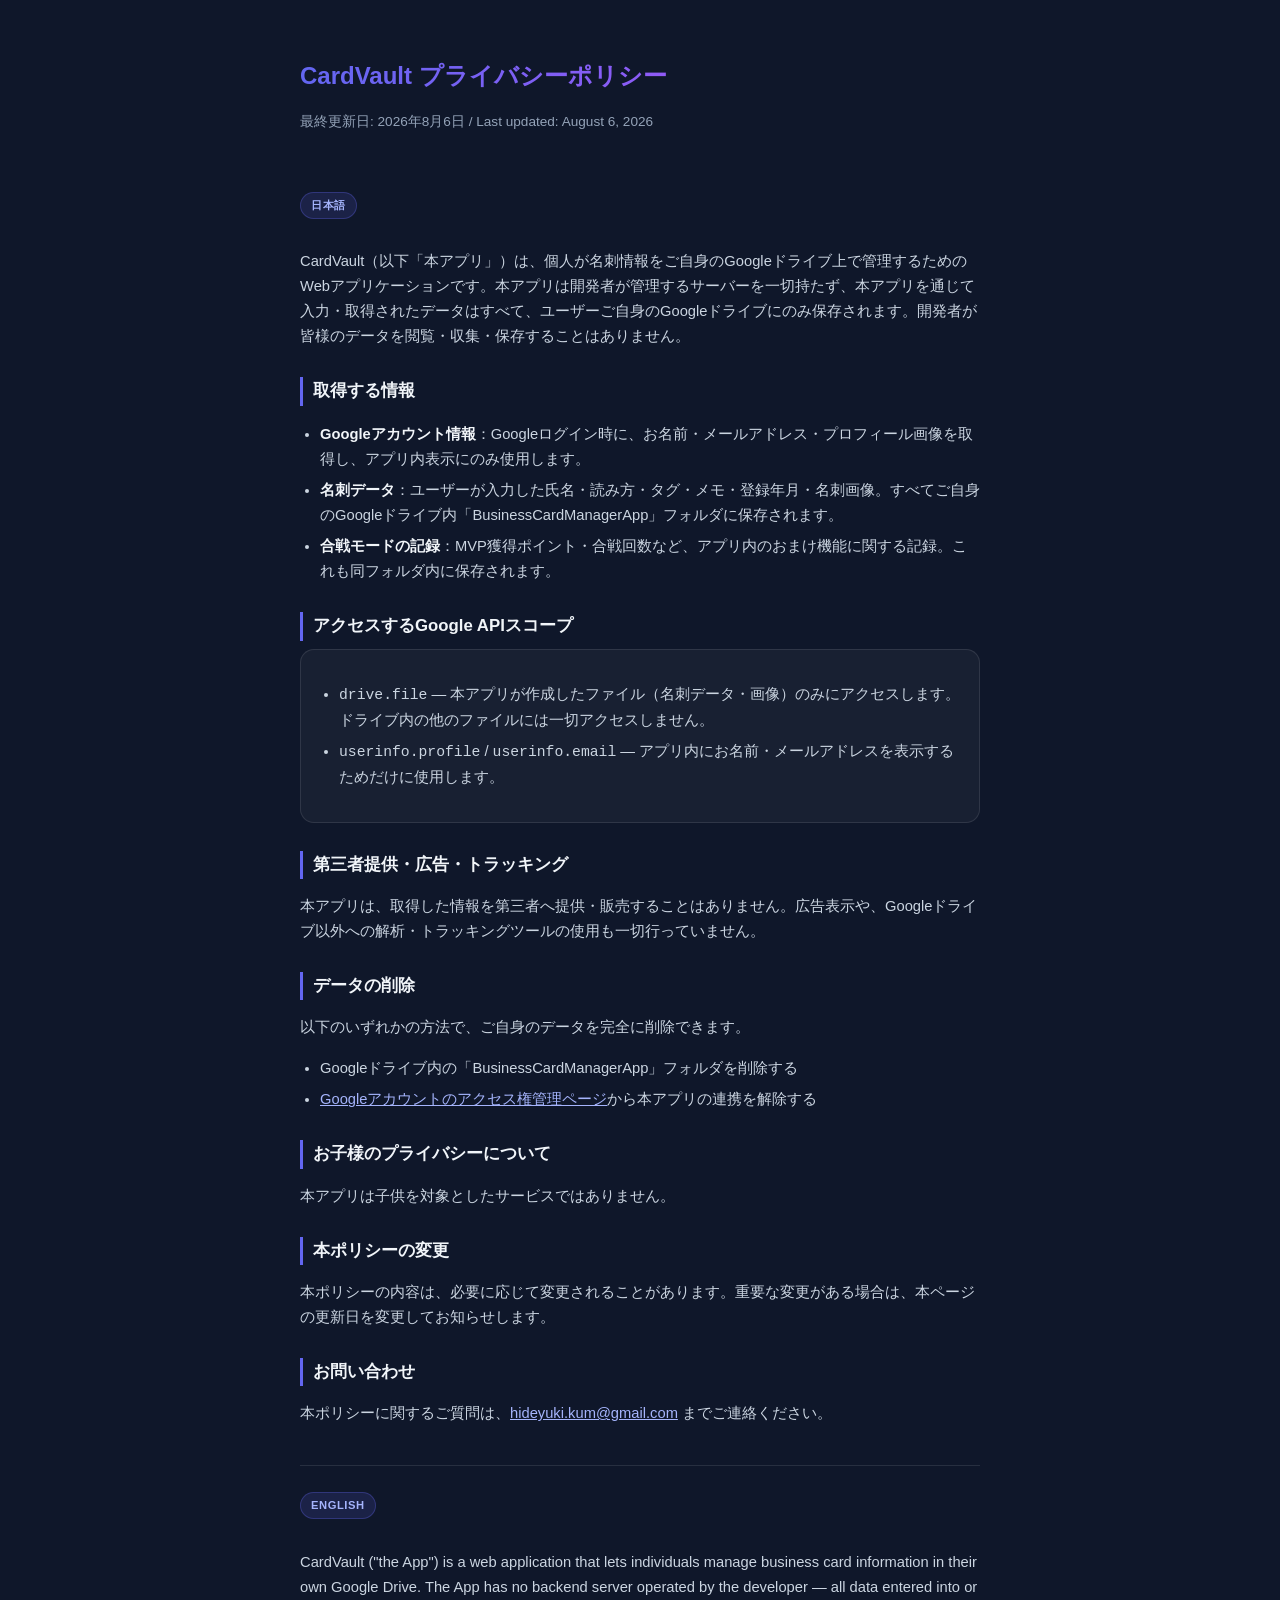
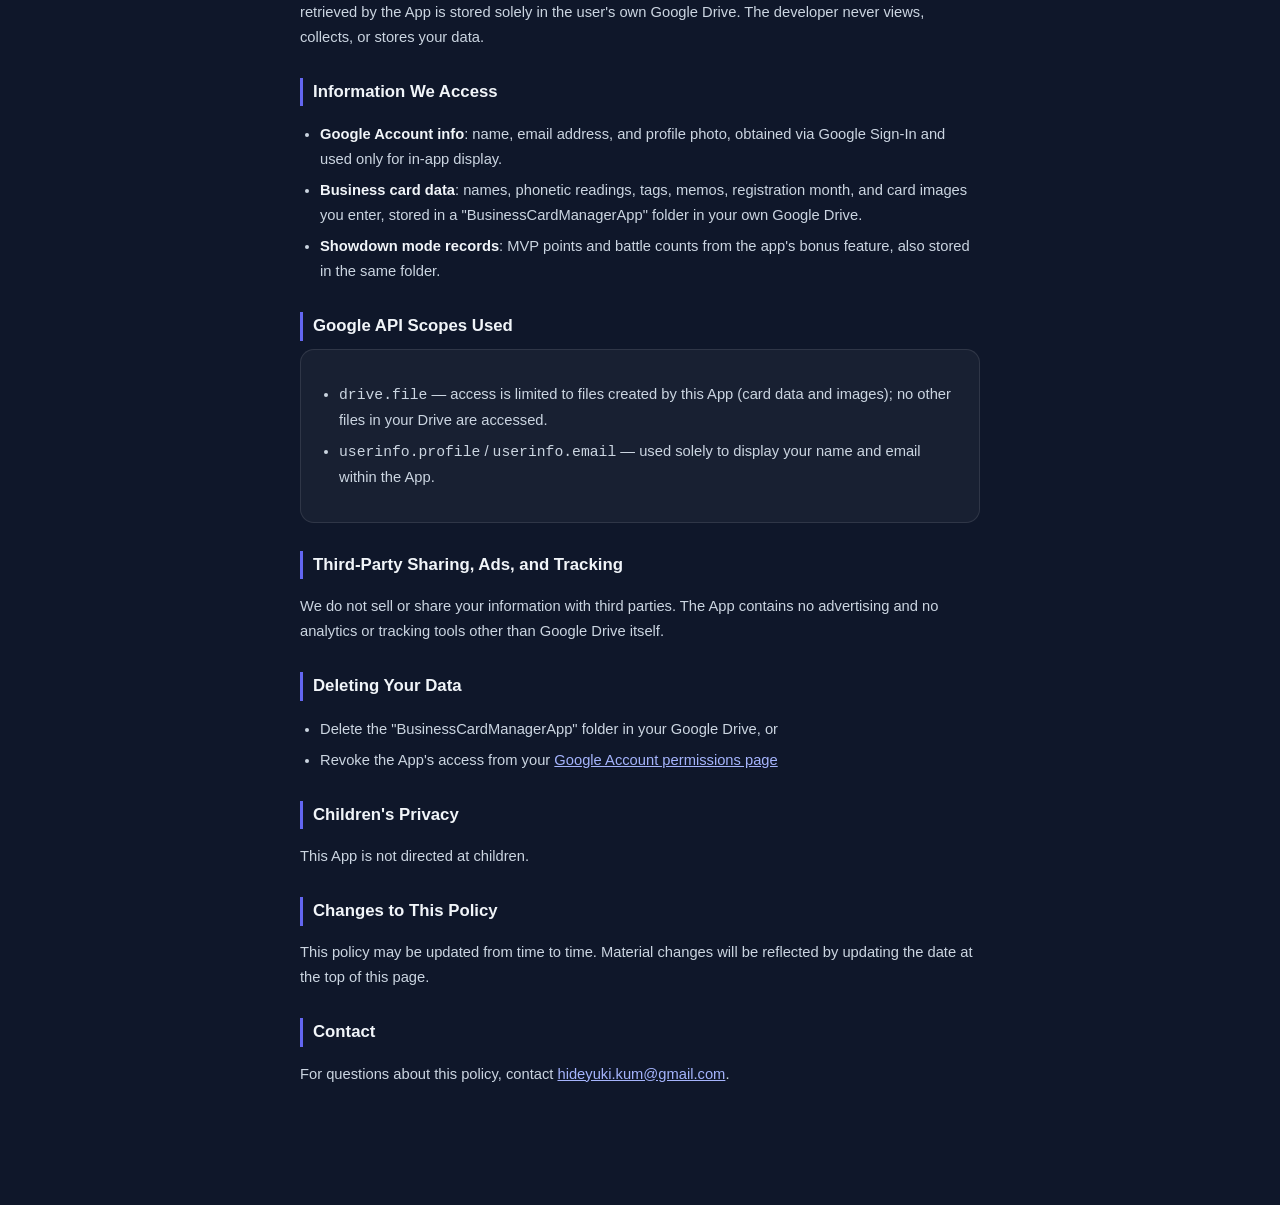
==== privacy.html @ 96f9df59 "Add PNG app icons and a privacy policy page for Android release prep Generate 192px, 512px, and a 51" ====
<!doctype html>
<html lang="ja">
<head>
<meta charset="UTF-8">
<meta name="viewport" content="width=device-width, initial-scale=1.0">
<title>プライバシーポリシー | CardVault</title>
<style>
  :root {
    color-scheme: dark;
  }
  * { box-sizing: border-box; }
  body {
    margin: 0;
    background: #0f172a;
    color: #f1f5f9;
    font-family: -apple-system, BlinkMacSystemFont, "Hiragino Kaku Gothic ProN", "Yu Gothic", "Segoe UI", sans-serif;
    line-height: 1.7;
  }
  .wrap {
    max-width: 720px;
    margin: 0 auto;
    padding: 40px 20px 80px;
  }
  h1 {
    font-size: 1.5rem;
    font-weight: 800;
    background: linear-gradient(90deg, #6366f1, #8b5cf6, #d946ef);
    -webkit-background-clip: text;
    background-clip: text;
    color: transparent;
    margin-bottom: 4px;
  }
  .updated {
    color: #94a3b8;
    font-size: 0.85rem;
    margin-bottom: 32px;
  }
  .lang-block {
    padding: 24px 0;
  }
  .lang-block + .lang-block {
    border-top: 1px solid rgba(255,255,255,0.1);
  }
  .lang-tag {
    display: inline-block;
    font-size: 0.7rem;
    font-weight: 700;
    letter-spacing: 0.05em;
    color: #a5b4fc;
    background: rgba(99,102,241,0.15);
    border: 1px solid rgba(99,102,241,0.3);
    border-radius: 20px;
    padding: 3px 10px;
    margin-bottom: 16px;
  }
  h2 {
    font-size: 1.05rem;
    font-weight: 700;
    margin: 28px 0 8px;
    border-left: 3px solid #6366f1;
    padding-left: 10px;
  }
  p, li { color: #cbd5e1; font-size: 0.92rem; }
  ul { padding-left: 20px; }
  li { margin-bottom: 6px; }
  strong { color: #f1f5f9; }
  a { color: #a5b4fc; }
  .box {
    background: rgba(255,255,255,0.04);
    border: 1px solid rgba(255,255,255,0.1);
    border-radius: 14px;
    padding: 16px 18px;
    margin: 8px 0 16px;
  }
</style>
</head>
<body>
<div class="wrap">
  <h1>CardVault プライバシーポリシー</h1>
  <p class="updated">最終更新日: 2026年8月6日 / Last updated: August 6, 2026</p>

  <div class="lang-block">
    <span class="lang-tag">日本語</span>

    <p>CardVault（以下「本アプリ」）は、個人が名刺情報をご自身のGoogleドライブ上で管理するためのWebアプリケーションです。本アプリは開発者が管理するサーバーを一切持たず、本アプリを通じて入力・取得されたデータはすべて、ユーザーご自身のGoogleドライブにのみ保存されます。開発者が皆様のデータを閲覧・収集・保存することはありません。</p>

    <h2>取得する情報</h2>
    <ul>
      <li><strong>Googleアカウント情報</strong>：Googleログイン時に、お名前・メールアドレス・プロフィール画像を取得し、アプリ内表示にのみ使用します。</li>
      <li><strong>名刺データ</strong>：ユーザーが入力した氏名・読み方・タグ・メモ・登録年月・名刺画像。すべてご自身のGoogleドライブ内「BusinessCardManagerApp」フォルダに保存されます。</li>
      <li><strong>合戦モードの記録</strong>：MVP獲得ポイント・合戦回数など、アプリ内のおまけ機能に関する記録。これも同フォルダ内に保存されます。</li>
    </ul>

    <h2>アクセスするGoogle APIスコープ</h2>
    <div class="box">
      <ul>
        <li><code>drive.file</code> — 本アプリが作成したファイル（名刺データ・画像）のみにアクセスします。ドライブ内の他のファイルには一切アクセスしません。</li>
        <li><code>userinfo.profile</code> / <code>userinfo.email</code> — アプリ内にお名前・メールアドレスを表示するためだけに使用します。</li>
      </ul>
    </div>

    <h2>第三者提供・広告・トラッキング</h2>
    <p>本アプリは、取得した情報を第三者へ提供・販売することはありません。広告表示や、Googleドライブ以外への解析・トラッキングツールの使用も一切行っていません。</p>

    <h2>データの削除</h2>
    <p>以下のいずれかの方法で、ご自身のデータを完全に削除できます。</p>
    <ul>
      <li>Googleドライブ内の「BusinessCardManagerApp」フォルダを削除する</li>
      <li><a href="https://myaccount.google.com/permissions" target="_blank" rel="noopener">Googleアカウントのアクセス権管理ページ</a>から本アプリの連携を解除する</li>
    </ul>

    <h2>お子様のプライバシーについて</h2>
    <p>本アプリは子供を対象としたサービスではありません。</p>

    <h2>本ポリシーの変更</h2>
    <p>本ポリシーの内容は、必要に応じて変更されることがあります。重要な変更がある場合は、本ページの更新日を変更してお知らせします。</p>

    <h2>お問い合わせ</h2>
    <p>本ポリシーに関するご質問は、<a href="mailto:hideyuki.kum@gmail.com">hideyuki.kum@gmail.com</a> までご連絡ください。</p>
  </div>

  <div class="lang-block">
    <span class="lang-tag">ENGLISH</span>

    <p>CardVault ("the App") is a web application that lets individuals manage business card information in their own Google Drive. The App has no backend server operated by the developer — all data entered into or retrieved by the App is stored solely in the user's own Google Drive. The developer never views, collects, or stores your data.</p>

    <h2>Information We Access</h2>
    <ul>
      <li><strong>Google Account info</strong>: name, email address, and profile photo, obtained via Google Sign-In and used only for in-app display.</li>
      <li><strong>Business card data</strong>: names, phonetic readings, tags, memos, registration month, and card images you enter, stored in a "BusinessCardManagerApp" folder in your own Google Drive.</li>
      <li><strong>Showdown mode records</strong>: MVP points and battle counts from the app's bonus feature, also stored in the same folder.</li>
    </ul>

    <h2>Google API Scopes Used</h2>
    <div class="box">
      <ul>
        <li><code>drive.file</code> — access is limited to files created by this App (card data and images); no other files in your Drive are accessed.</li>
        <li><code>userinfo.profile</code> / <code>userinfo.email</code> — used solely to display your name and email within the App.</li>
      </ul>
    </div>

    <h2>Third-Party Sharing, Ads, and Tracking</h2>
    <p>We do not sell or share your information with third parties. The App contains no advertising and no analytics or tracking tools other than Google Drive itself.</p>

    <h2>Deleting Your Data</h2>
    <ul>
      <li>Delete the "BusinessCardManagerApp" folder in your Google Drive, or</li>
      <li>Revoke the App's access from your <a href="https://myaccount.google.com/permissions" target="_blank" rel="noopener">Google Account permissions page</a></li>
    </ul>

    <h2>Children's Privacy</h2>
    <p>This App is not directed at children.</p>

    <h2>Changes to This Policy</h2>
    <p>This policy may be updated from time to time. Material changes will be reflected by updating the date at the top of this page.</p>

    <h2>Contact</h2>
    <p>For questions about this policy, contact <a href="mailto:hideyuki.kum@gmail.com">hideyuki.kum@gmail.com</a>.</p>
  </div>
</div>
</body>
</html>
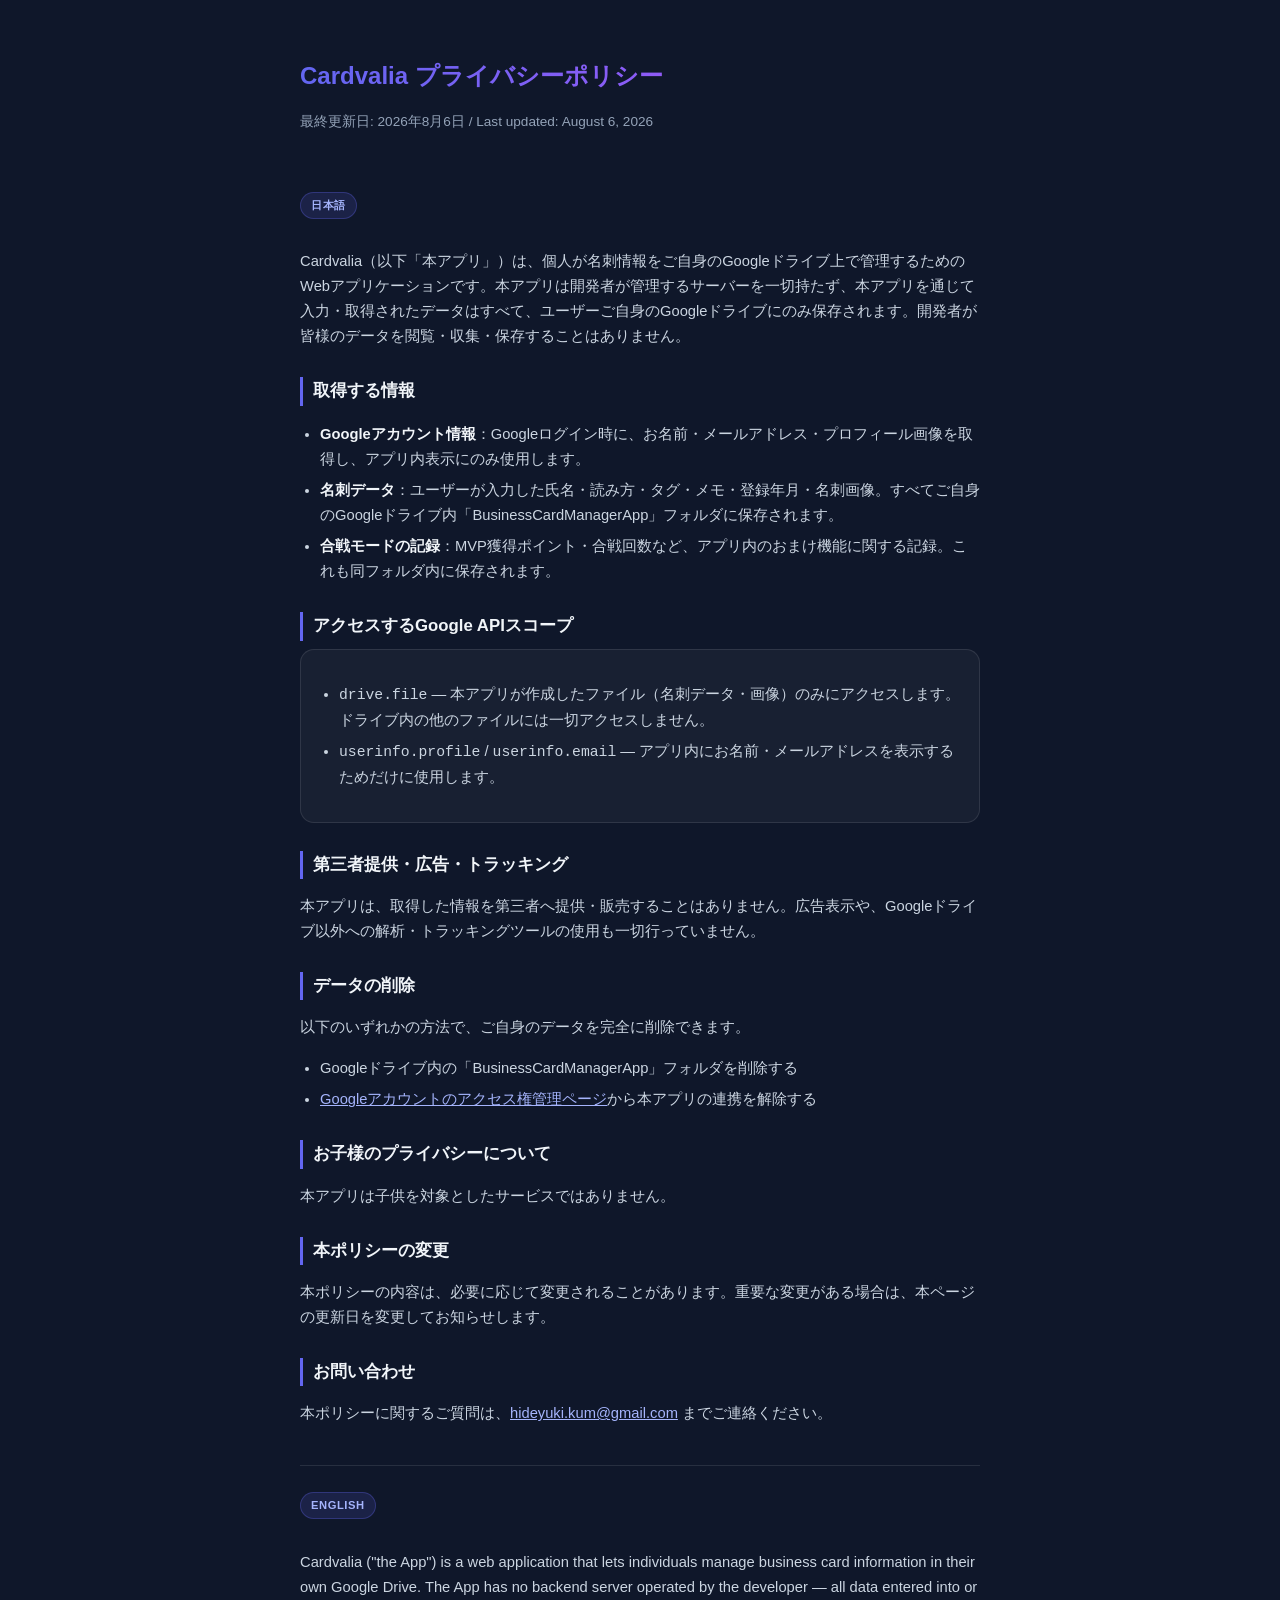
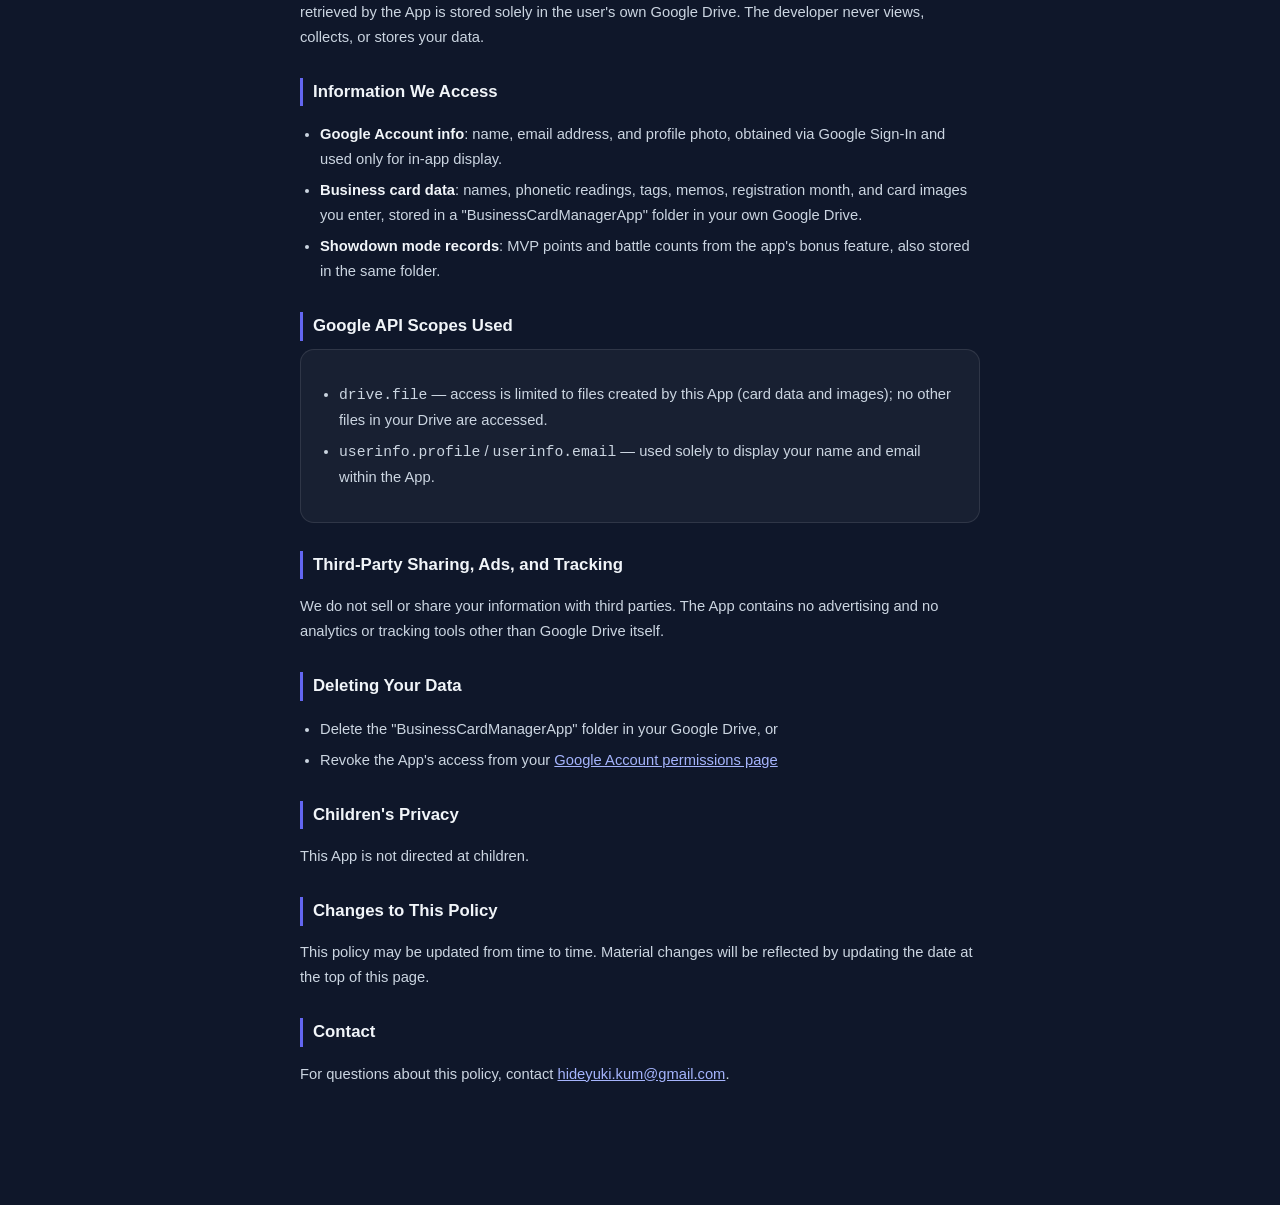
==== commit cbeb271c: "Add Missions feature, retheme accent colors, and rename app to Cardvalia - Add a Missions screen wit" ====
--- a/privacy.html
+++ b/privacy.html
@@ -3,7 +3,7 @@
 <head>
 <meta charset="UTF-8">
 <meta name="viewport" content="width=device-width, initial-scale=1.0">
-<title>プライバシーポリシー | CardVault</title>
+<title>プライバシーポリシー | Cardvalia</title>
 <style>
   :root {
     color-scheme: dark;
@@ -76,13 +76,13 @@
 </head>
 <body>
 <div class="wrap">
-  <h1>CardVault プライバシーポリシー</h1>
+  <h1>Cardvalia プライバシーポリシー</h1>
   <p class="updated">最終更新日: 2026年8月6日 / Last updated: August 6, 2026</p>
 
   <div class="lang-block">
     <span class="lang-tag">日本語</span>
 
-    <p>CardVault（以下「本アプリ」）は、個人が名刺情報をご自身のGoogleドライブ上で管理するためのWebアプリケーションです。本アプリは開発者が管理するサーバーを一切持たず、本アプリを通じて入力・取得されたデータはすべて、ユーザーご自身のGoogleドライブにのみ保存されます。開発者が皆様のデータを閲覧・収集・保存することはありません。</p>
+    <p>Cardvalia（以下「本アプリ」）は、個人が名刺情報をご自身のGoogleドライブ上で管理するためのWebアプリケーションです。本アプリは開発者が管理するサーバーを一切持たず、本アプリを通じて入力・取得されたデータはすべて、ユーザーご自身のGoogleドライブにのみ保存されます。開発者が皆様のデータを閲覧・収集・保存することはありません。</p>
 
     <h2>取得する情報</h2>
     <ul>
@@ -122,7 +122,7 @@
   <div class="lang-block">
     <span class="lang-tag">ENGLISH</span>
 
-    <p>CardVault ("the App") is a web application that lets individuals manage business card information in their own Google Drive. The App has no backend server operated by the developer — all data entered into or retrieved by the App is stored solely in the user's own Google Drive. The developer never views, collects, or stores your data.</p>
+    <p>Cardvalia ("the App") is a web application that lets individuals manage business card information in their own Google Drive. The App has no backend server operated by the developer — all data entered into or retrieved by the App is stored solely in the user's own Google Drive. The developer never views, collects, or stores your data.</p>
 
     <h2>Information We Access</h2>
     <ul>
